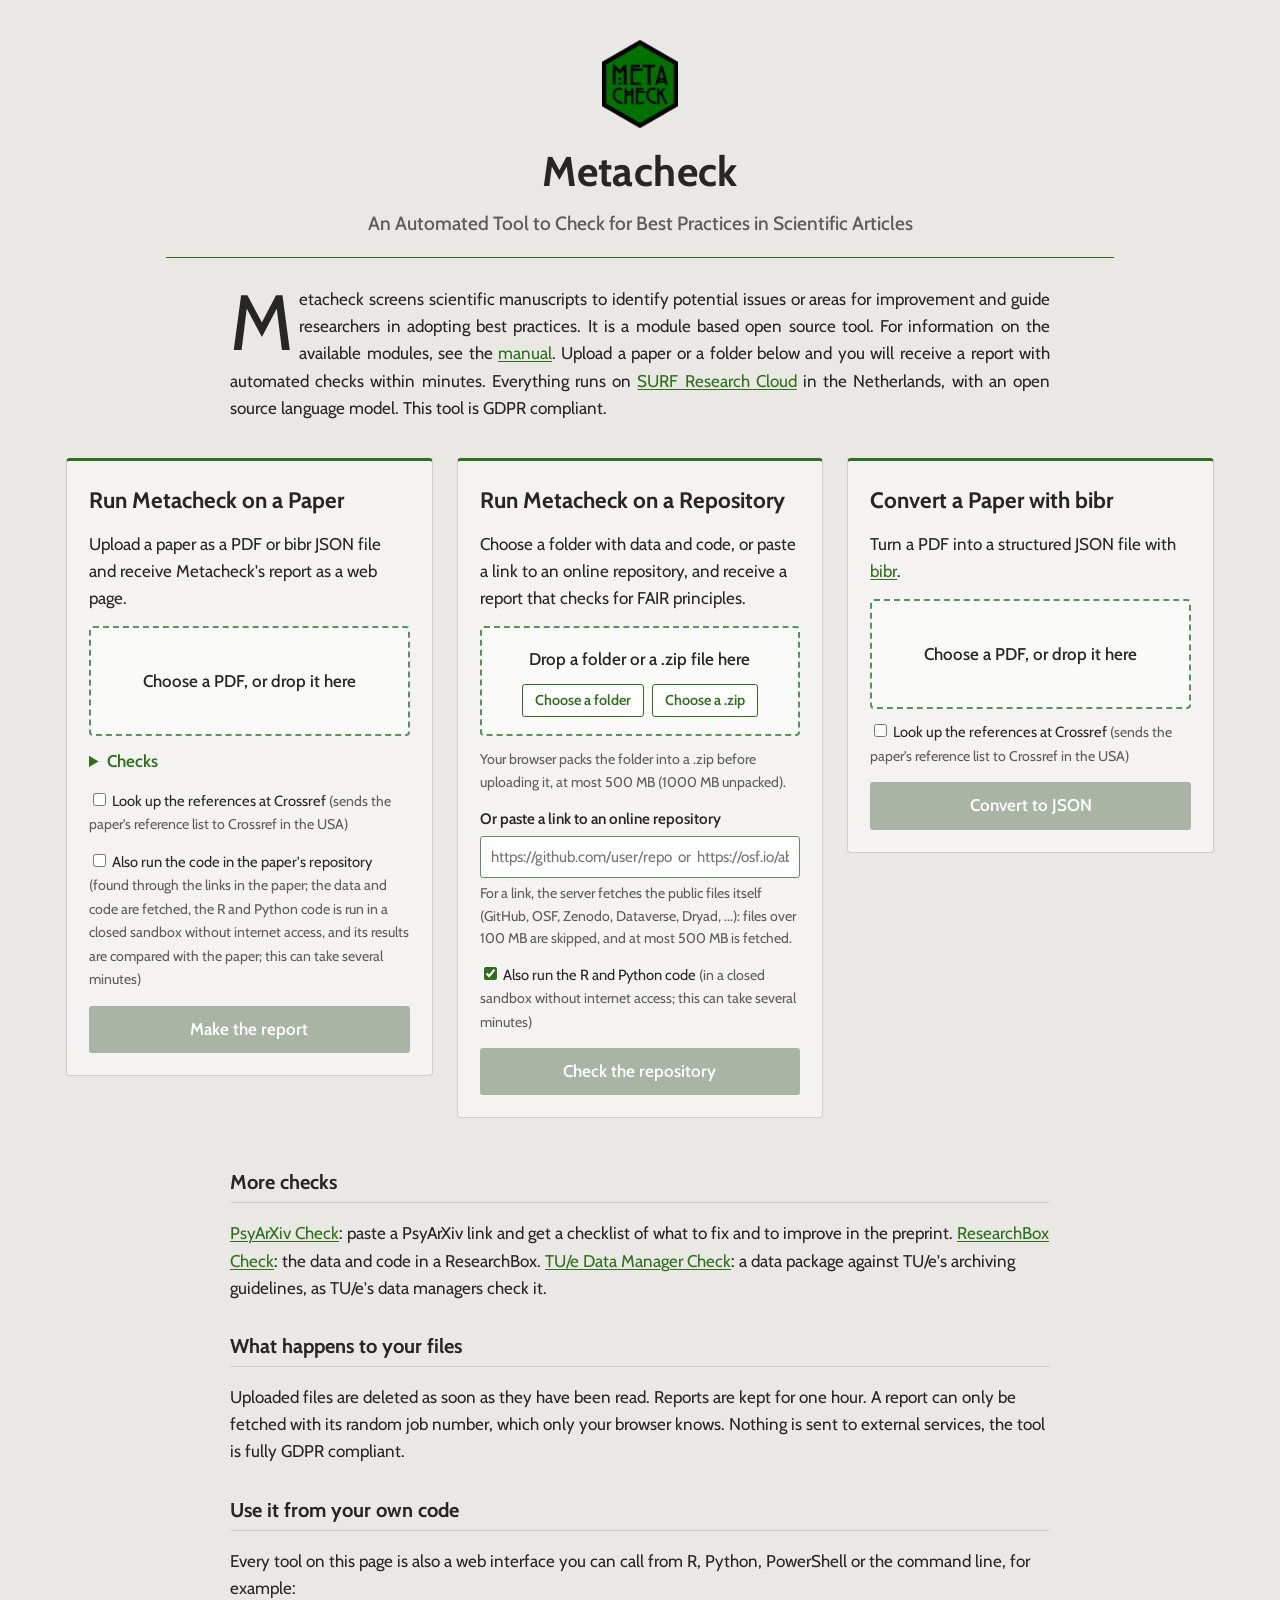
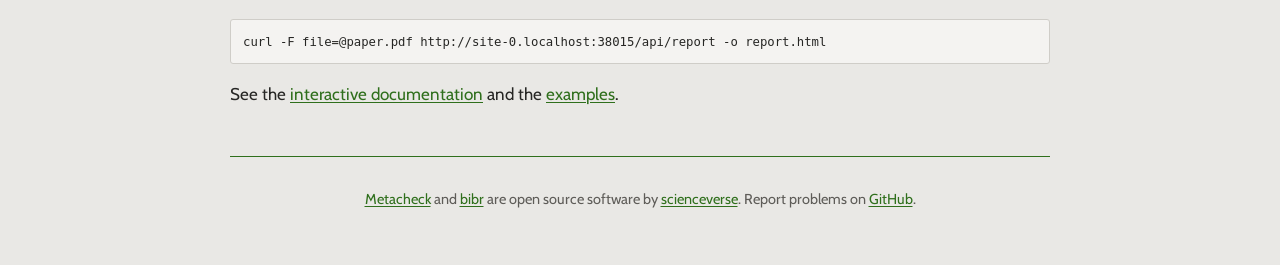
==== site/index.html @ 57d77092 "Merge pull request #7 from scienceverse/check-pages Check pages (PsyArXiv, ResearchBox, TU/e data ma" ====
<!doctype html>
<html lang="en">
<head>
<meta charset="utf-8">
<meta name="viewport" content="width=device-width, initial-scale=1">
<title>Metacheck</title>
<meta name="description" content="An Automated Tool to Check for Best Practices in Scientific Articles. Runs on SURF Research Cloud.">
<link rel="icon" type="image/png" href="/site/images/logo.png">
<link rel="stylesheet" href="/site/site.css">
</head>
<body>

<header class="masthead">
  <img class="logo" src="/site/images/logo.png" alt="Metacheck logo" width="76" height="88">
  <h1>Metacheck</h1>
  <p class="subtitle">An Automated Tool to Check for Best Practices in Scientific Articles</p>
</header>

<main>
  <p class="intro">Metacheck screens scientific manuscripts to identify potential issues or areas for improvement and guide researchers in adopting best practices. It is a module based open source tool. For information on the available modules, see the <a href="https://www.scienceverse.org/metacheck_book/" target="_blank" rel="noopener">manual</a>. Upload a paper or a folder below and you will receive a report with automated checks within minutes. Everything runs on <a href="https://www.surf.nl/en/services/surf-research-cloud" target="_blank" rel="noopener">SURF Research Cloud</a> in the Netherlands, with an open source language model. This tool is GDPR compliant.</p>

  <div class="columns">

    <!-- 1. Metacheck on a paper -->
    <section class="tool" id="tool-report" data-kind="report">
      <h2>Run Metacheck on a Paper</h2>
      <p class="lead">Upload a paper as a PDF or bibr JSON file and receive Metacheck's report as a web page.</p>
      <label class="drop" data-accept="pdf-json">
        <input type="file" accept=".pdf,.json,application/pdf,application/json">
        <span class="drop-text">Choose a PDF, or drop it here</span>
      </label>
      <details class="checks">
        <summary>Checks <span class="checks-count"></span></summary>
        <p class="note">The default checks need no other service and are quick. The others contact services such as Crossref, PubPeer, the Retraction Watch database, OSF or GitHub, and can take several minutes.</p>
        <div class="check-list"><p class="note">Loading the list of checks&hellip;</p></div>
      </details>
      <label class="crossref"><input type="checkbox" class="use-crossref"> Look up the references at Crossref <span class="note">(sends the paper's reference list to Crossref in the USA)</span></label>
      <label class="crossref run-code-label"><input type="checkbox" class="run-code"> Also run the code in the paper's repository <span class="note run-code-note">(found through the links in the paper; the data and code are fetched, the R and Python code is run in a closed sandbox without internet access, and its results are compared with the paper; this can take several minutes)</span></label>
      <button type="button" class="go" disabled>Make the report</button>
      <div class="status" hidden></div>
    </section>

    <!-- 2. Metacheck on a repository -->
    <section class="tool" id="tool-folder" data-kind="repocheck">
      <h2>Run Metacheck on a Repository</h2>
      <p class="lead">Choose a folder with data and code, or paste a link to an online repository, and receive a report that checks for FAIR principles.</p>
      <div class="drop drop-folder" tabindex="0">
        <span class="drop-text">Drop a folder or a .zip file here</span>
        <span class="drop-buttons">
          <label class="small-button">Choose a folder<input type="file" class="pick-folder" webkitdirectory multiple></label>
          <label class="small-button">Choose a .zip<input type="file" class="pick-zip" accept=".zip,application/zip"></label>
        </span>
      </div>
      <p class="note">Your browser packs the folder into a .zip before uploading it, at most 500 MB (1000 MB unpacked).</p>
      <label class="repo-link"><span>Or paste a link to an online repository</span>
        <input type="url" class="repo-url" placeholder="https://github.com/user/repo  or  https://osf.io/abcde" autocomplete="off">
      </label>
      <p class="note">For a link, the server fetches the public files itself (GitHub, OSF, Zenodo, Dataverse, Dryad, ...): files over 100 MB are skipped, and at most 500 MB is fetched.</p>
      <label class="crossref run-code-label"><input type="checkbox" class="run-code" checked> Also run the R and Python code <span class="note run-code-note">(in a closed sandbox without internet access; this can take several minutes)</span></label>
      <button type="button" class="go" disabled>Check the repository</button>
      <div class="status" hidden></div>
    </section>

    <!-- 3. Convert a paper -->
    <section class="tool" id="tool-convert" data-kind="convert">
      <h2>Convert a Paper with bibr</h2>
      <p class="lead">Turn a PDF into a structured JSON file with <a href="https://github.com/scienceverse/bibr" target="_blank" rel="noopener">bibr</a>.</p>
      <label class="drop" data-accept="pdf">
        <input type="file" accept=".pdf,application/pdf">
        <span class="drop-text">Choose a PDF, or drop it here</span>
      </label>
      <label class="crossref"><input type="checkbox" class="use-crossref"> Look up the references at Crossref <span class="note">(sends the paper's reference list to Crossref in the USA)</span></label>
      <button type="button" class="go" disabled>Convert to JSON</button>
      <div class="status" hidden></div>
    </section>

  </div>

  <section class="about">
    <h2>More checks</h2>
    <p><a href="/psyarxiv/">PsyArXiv Check</a>: paste a PsyArXiv link and get a checklist of what to fix and to improve in the preprint. <a href="/researchbox/">ResearchBox Check</a>: the data and code in a ResearchBox. <a href="/datamanager/">TU/e Data Manager Check</a>: a data package against TU/e's archiving guidelines, as TU/e's data managers check it.</p>

    <h2>What happens to your files</h2>
    <p>Uploaded files are deleted as soon as they have been read. Reports are kept for one hour. A report can only be fetched with its random job number, which only your browser knows. Nothing is sent to external services, the tool is fully GDPR compliant.</p>

    <h2>Use it from your own code</h2>
    <p>Every tool on this page is also a web interface you can call from R, Python, PowerShell or the command line, for example:</p>
    <pre><code id="curl-example">curl -F file=@paper.pdf https://this-server/api/report -o report.html</code></pre>
    <p>See the <a href="/api/__docs__/">interactive documentation</a> and the <a href="https://github.com/scienceverse/surf-research-cloud#the-web-interface-a-report-from-any-programming-language" target="_blank" rel="noopener">examples</a>.</p>
  </section>
</main>

<footer>
  <p><a href="https://www.scienceverse.org/metacheck/" target="_blank" rel="noopener">Metacheck</a> and <a href="https://github.com/scienceverse/bibr" target="_blank" rel="noopener">bibr</a> are open source software by <a href="https://github.com/scienceverse" target="_blank" rel="noopener">scienceverse</a>. Report problems on <a href="https://github.com/scienceverse/metacheck/issues" target="_blank" rel="noopener">GitHub</a>. <span id="version"></span></p>
</footer>

<script src="/site/vendor/jszip.min.js"></script>
<script src="/site/site.js"></script>
</body>
</html>
---- site/site.css ----
/* metacheck website (SURF Research Cloud component, scienceverse/surf-research-cloud).
   Colours: metacheck's logo green and a light grey. Font: Cabin, a humanist
   sans serif (SIL Open Font License, fonts/OFL-Cabin.txt), served from this
   server so visitors' browsers contact no other site. */

@font-face {
  font-family: "Cabin";
  src: url("/site/fonts/Cabin.ttf") format("truetype");
  font-weight: 400 700;
  font-stretch: 75% 100%;
  font-style: normal;
  font-display: swap;
}
@font-face {
  font-family: "Cabin";
  src: url("/site/fonts/Cabin-Italic.ttf") format("truetype");
  font-weight: 400 700;
  font-stretch: 75% 100%;
  font-style: italic;
  font-display: swap;
}

:root {
  color-scheme: light;
  --green: #2F6F1C;        /* the logo's green */
  --green-dark: #1E4A10;
  --green-light: #59935B;  /* the app's green */
  --green-tint: #E3ECDF;
  --bg: #E9E8E5;           /* light grey page */
  --card: #F4F3F1;
  --line: #CFCDC8;
  --text: #262624;
  --muted: #5E5C58;
  --error: #9B2C1F;
  --error-tint: #F6E3DF;
}

* { box-sizing: border-box; }

html { background: var(--bg); }
body {
  margin: 0;
  background: var(--bg);
  color: var(--text);
  font-family: "Cabin", "Gill Sans", "Gill Sans MT", "Segoe UI", sans-serif;
  font-size: 17px;
  line-height: 1.6;
  font-kerning: normal;
  -webkit-font-smoothing: antialiased;
}

a { color: var(--green); text-decoration-thickness: 1px; text-underline-offset: 2px; }
a:hover { color: var(--green-dark); }
code, pre { font-family: "Cascadia Mono", Consolas, "DejaVu Sans Mono", monospace; font-size: 0.85em;
            font-variant-ligatures: none; }

/* ---- title ---- */
.masthead {
  text-align: center;
  max-width: 980px;
  margin: 0 auto;
  padding: 40px 16px 0;
}
.logo { display: block; margin: 0 auto 10px; width: 76px; height: auto; }
.masthead h1 {
  margin: 0;
  font-size: 2.6rem;
  font-weight: 700;
  letter-spacing: 0.01em;
  color: var(--text);
}
.subtitle {
  margin: 4px auto 0;
  padding-bottom: 18px;
  font-size: 1.2rem;
  font-weight: 500;
  color: var(--muted);
  border-bottom: 1px solid var(--green);
}

main { max-width: 1180px; margin: 0 auto; padding: 0 16px; }

/* ---- introduction with a drop capital ---- */
.intro {
  max-width: 820px;
  margin: 28px auto 36px;
  text-align: justify;
  hyphens: auto;
}
.intro::first-letter {
  float: left;
  font-size: 4.6em;
  line-height: 0.82;
  font-weight: 400;
  margin: 0.06em 0.08em 0 0;
  color: var(--text);
}

@media (max-width: 600px) {
  .intro { text-align: left; }
}

/* ---- three columns ---- */
.columns {
  display: grid;
  grid-template-columns: repeat(3, minmax(0, 1fr));
  gap: 24px;
  align-items: start;
}
@media (max-width: 900px) {
  .columns { grid-template-columns: minmax(0, 1fr); }
}

.tool {
  background: var(--card);
  border: 1px solid var(--line);
  border-top: 3px solid var(--green);
  border-radius: 4px;
  padding: 18px 22px 22px;
  min-width: 0;
}
.tool h2 {
  margin: 4px 0 12px;
  font-size: 1.4rem;
  font-weight: 700;
}
.tool p { margin: 0 0 14px; }
.note { font-size: 0.88rem; color: var(--muted); }

/* ---- file choice ---- */
.drop {
  position: relative;
  display: flex;
  flex-direction: column;
  align-items: center;
  justify-content: center;
  gap: 10px;
  min-height: 110px;
  padding: 16px;
  margin-bottom: 12px;
  border: 2px dashed var(--green-light);
  border-radius: 4px;
  background: #FAFAF8;
  text-align: center;
  cursor: pointer;
  overflow-wrap: anywhere;
}
.drop:hover, .drop.dragging { background: var(--green-tint); border-color: var(--green); }
.drop.has-file { border-style: solid; background: var(--green-tint); }
.drop input[type=file] { position: absolute; width: 1px; height: 1px; opacity: 0; }
.drop-text { font-weight: 500; }
.drop-folder { cursor: default; }
.drop-buttons { display: flex; flex-wrap: wrap; gap: 8px; justify-content: center; }
.small-button {
  position: relative;
  display: inline-block;
  padding: 4px 12px;
  border: 1px solid var(--green);
  border-radius: 3px;
  color: var(--green);
  background: #fff;
  font-size: 0.9rem;
  font-weight: 600;
  cursor: pointer;
}
.small-button:hover { background: var(--green); color: #fff; }
.small-button input[type=file] { position: absolute; width: 1px; height: 1px; opacity: 0; }

.repo-link { display: block; margin: 4px 0 4px; font-weight: 600; font-size: 0.95rem; }
.repo-link input {
  display: block; width: 100%; margin-top: 4px; padding: 8px 10px;
  border: 1px solid var(--green-light); border-radius: 3px; background: #fff;
  font: inherit; font-weight: 400;
}
.repo-link input:focus { outline: 2px solid var(--green); outline-offset: 0; }

/* ---- module choice ---- */
.checks { margin: 0 0 14px; }
.checks summary { cursor: pointer; font-weight: 600; color: var(--green); }
.checks-count { font-weight: 400; color: var(--muted); }
.check-list { margin-top: 8px; }
.check-list h3 { font-size: 0.95rem; margin: 10px 0 4px; }
.check-list label { display: flex; gap: 8px; align-items: baseline; font-size: 0.92rem; margin: 2px 0; }
.check-list input { accent-color: var(--green); }

.crossref { display: block; margin: 0 0 14px; font-size: 0.92rem; }
.crossref input { accent-color: var(--green); }

/* ---- buttons ---- */
button.go, a.result-button {
  display: inline-block;
  width: 100%;
  padding: 10px 14px;
  border: 0;
  border-radius: 3px;
  background: var(--green);
  color: #fff;
  font: inherit;
  font-weight: 600;
  text-align: center;
  text-decoration: none;
  cursor: pointer;
}
button.go:hover, a.result-button:hover { background: var(--green-dark); color: #fff; }
button.go:disabled { background: #A9B4A4; cursor: not-allowed; }
a.result-button.secondary { background: #fff; color: var(--green); border: 1px solid var(--green); }
a.result-button.secondary:hover { background: var(--green-tint); color: var(--green-dark); }

/* ---- progress and results ---- */
.status { margin-top: 14px; }
.status .step { font-size: 0.92rem; color: var(--muted); margin: 6px 0 0; overflow-wrap: anywhere; }
.bar { height: 6px; background: var(--line); border-radius: 3px; overflow: hidden; }
.bar > span { display: block; height: 100%; width: 0; background: var(--green); transition: width 0.4s; }
.bar.unknown > span { width: 30%; animation: slide 1.4s ease-in-out infinite; }
@keyframes slide { 0% { margin-left: -30%; } 100% { margin-left: 100%; } }
.results { display: grid; gap: 8px; margin-top: 12px; }
.error {
  margin-top: 12px;
  padding: 10px 12px;
  border-left: 3px solid var(--error);
  background: var(--error-tint);
  color: var(--error);
  font-size: 0.92rem;
}
/* an error with an explanation: paragraphs and lists (files the browser cannot read) */
.error p { margin: 0 0 6px; }
.error ul { margin: 0 0 8px; padding-left: 20px; }
.error li { overflow-wrap: anywhere; margin-bottom: 2px; }

/* ---- about and footer ---- */
.about { max-width: 820px; margin: 48px auto 0; }
.about h2 { font-size: 1.25rem; margin: 28px 0 6px; border-bottom: 1px solid var(--line); padding-bottom: 4px; }
pre { background: var(--card); border: 1px solid var(--line); padding: 10px 12px; overflow-x: auto; border-radius: 3px; }
footer {
  max-width: 820px;
  margin: 48px auto 0;
  padding: 16px 16px 40px;
  border-top: 1px solid var(--green);
  text-align: center;
  font-size: 0.9rem;
  color: var(--muted);
}
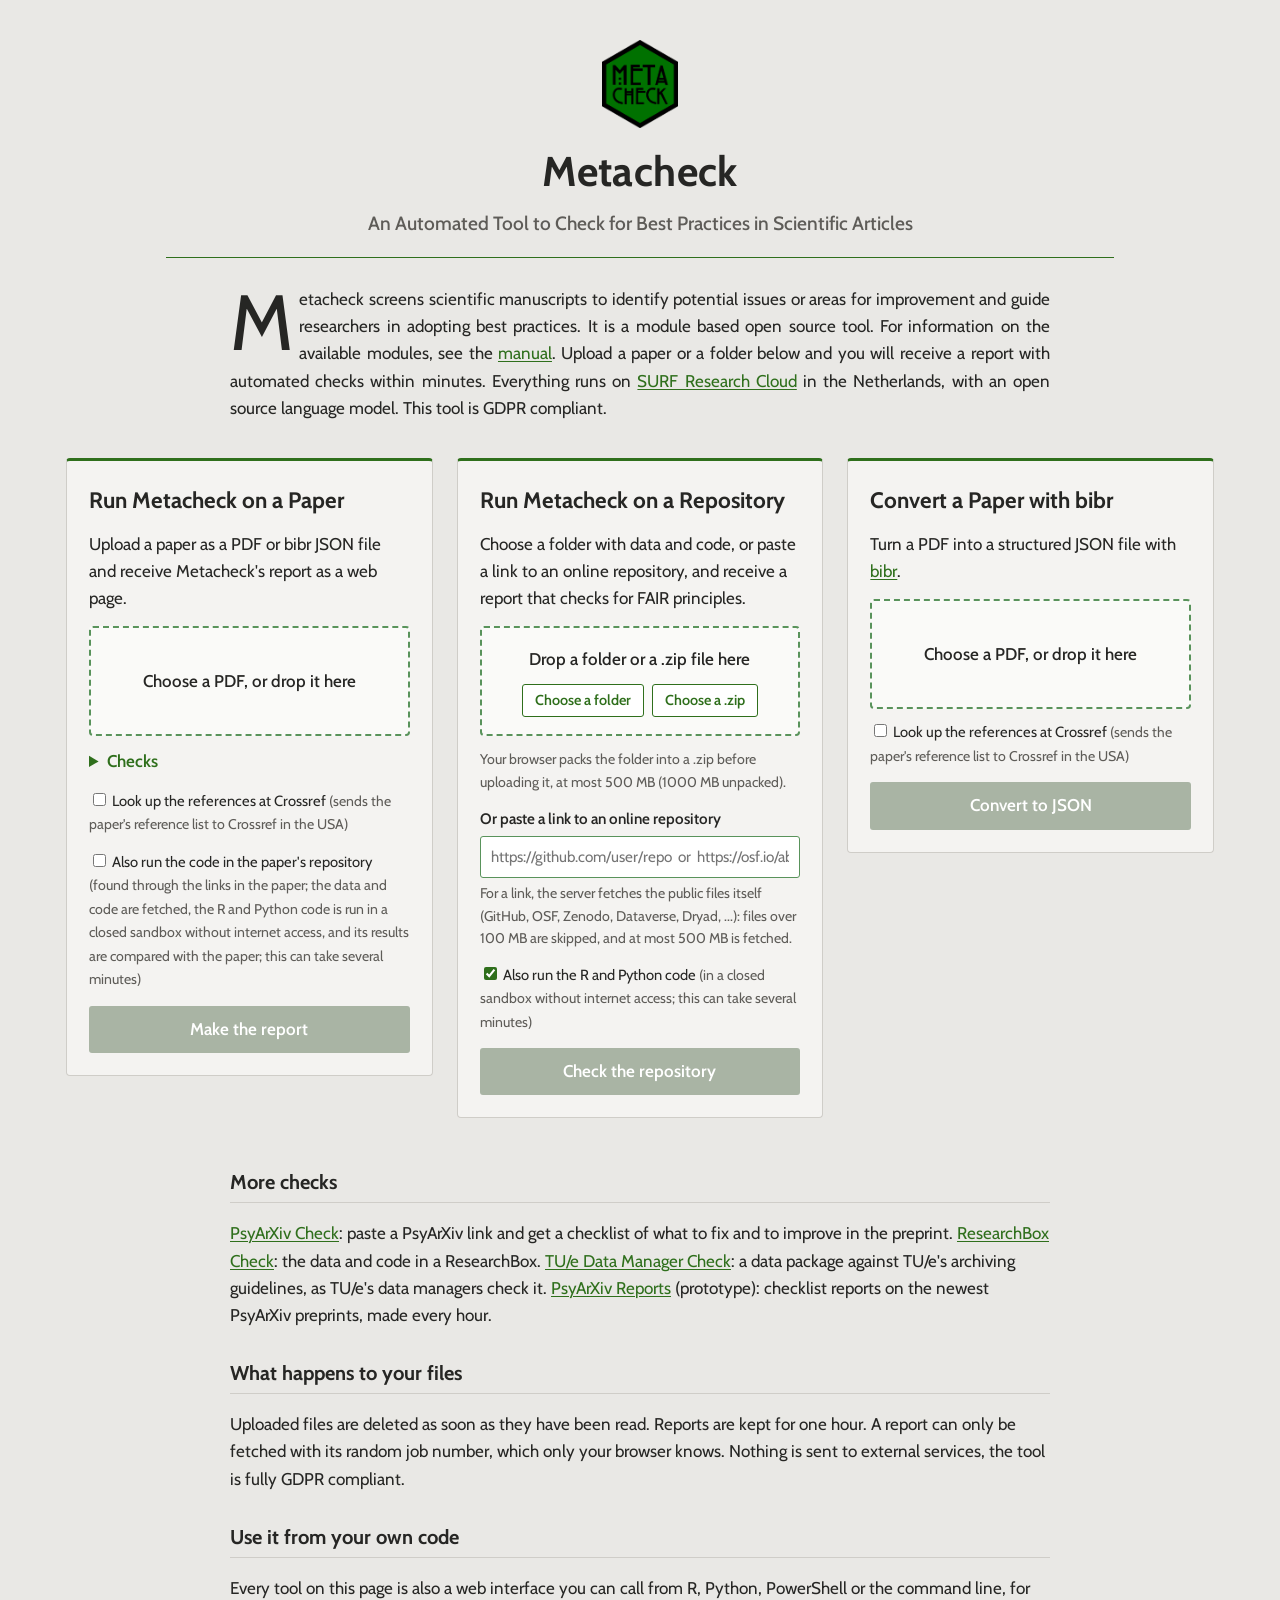
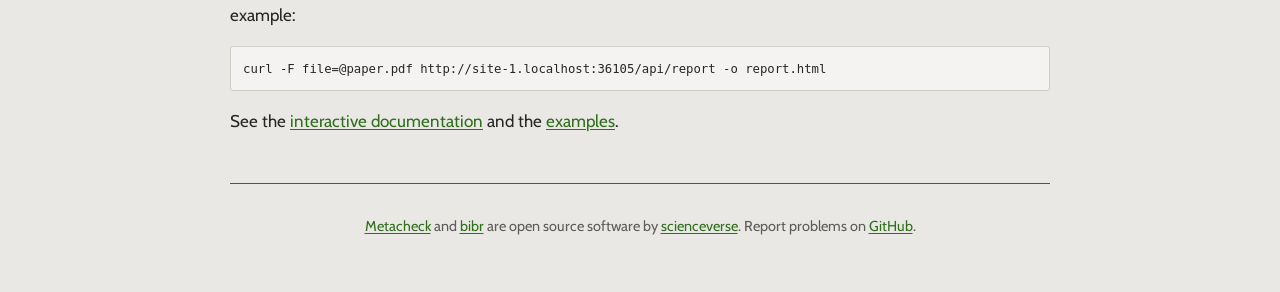
==== commit 186d88e4: "Merge pull request #8 from scienceverse/psyarxiv-reports PsyArXiv reports (prototype): hourly checkl" ====
--- a/site/index.html
+++ b/site/index.html
@@ -78,7 +78,7 @@
 
   <section class="about">
     <h2>More checks</h2>
-    <p><a href="/psyarxiv/">PsyArXiv Check</a>: paste a PsyArXiv link and get a checklist of what to fix and to improve in the preprint. <a href="/researchbox/">ResearchBox Check</a>: the data and code in a ResearchBox. <a href="/datamanager/">TU/e Data Manager Check</a>: a data package against TU/e's archiving guidelines, as TU/e's data managers check it.</p>
+    <p><a href="/psyarxiv/">PsyArXiv Check</a>: paste a PsyArXiv link and get a checklist of what to fix and to improve in the preprint. <a href="/researchbox/">ResearchBox Check</a>: the data and code in a ResearchBox. <a href="/datamanager/">TU/e Data Manager Check</a>: a data package against TU/e's archiving guidelines, as TU/e's data managers check it. <a href="/psyarxiv-reports/">PsyArXiv Reports</a> (prototype): checklist reports on the newest PsyArXiv preprints, made every hour.</p>
 
     <h2>What happens to your files</h2>
     <p>Uploaded files are deleted as soon as they have been read. Reports are kept for one hour. A report can only be fetched with its random job number, which only your browser knows. Nothing is sent to external services, the tool is fully GDPR compliant.</p>
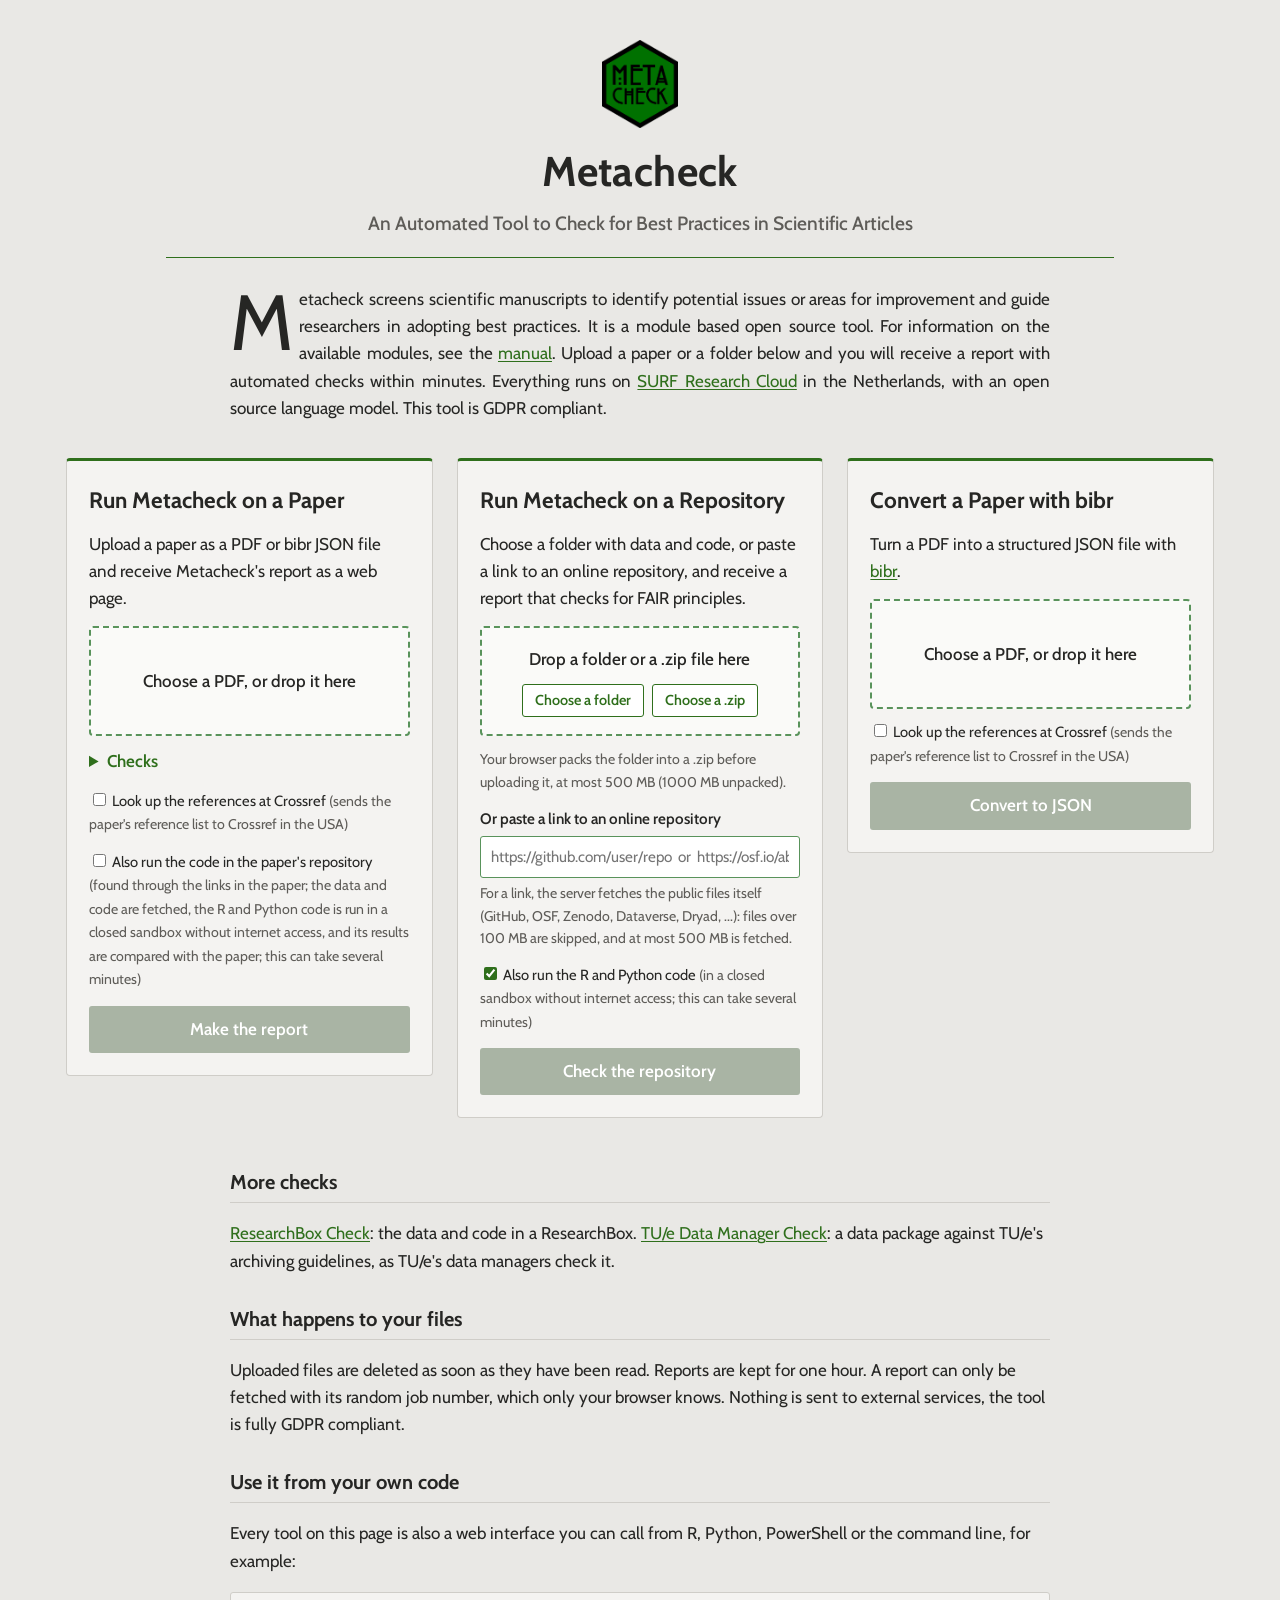
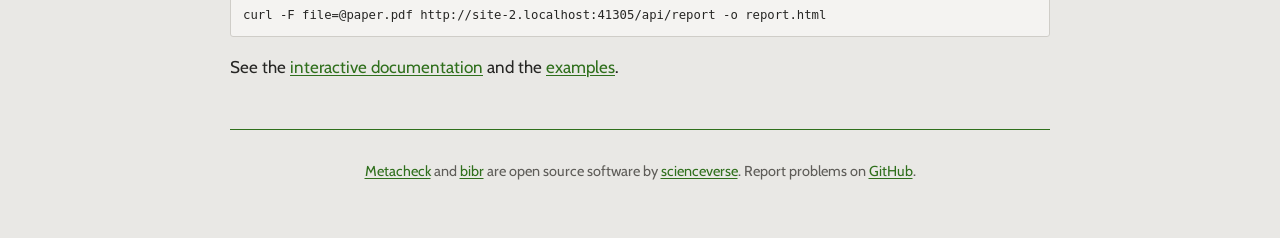
==== commit e951ce21: "Remove the links to the PsyArXiv check and the PsyArXiv reports from the website The pages still wor" ====
--- a/site/index.html
+++ b/site/index.html
@@ -78,7 +78,7 @@
 
   <section class="about">
     <h2>More checks</h2>
-    <p><a href="/psyarxiv/">PsyArXiv Check</a>: paste a PsyArXiv link and get a checklist of what to fix and to improve in the preprint. <a href="/researchbox/">ResearchBox Check</a>: the data and code in a ResearchBox. <a href="/datamanager/">TU/e Data Manager Check</a>: a data package against TU/e's archiving guidelines, as TU/e's data managers check it. <a href="/psyarxiv-reports/">PsyArXiv Reports</a> (prototype): checklist reports on the newest PsyArXiv preprints, made every hour.</p>
+    <p><a href="/researchbox/">ResearchBox Check</a>: the data and code in a ResearchBox. <a href="/datamanager/">TU/e Data Manager Check</a>: a data package against TU/e's archiving guidelines, as TU/e's data managers check it.</p>
 
     <h2>What happens to your files</h2>
     <p>Uploaded files are deleted as soon as they have been read. Reports are kept for one hour. A report can only be fetched with its random job number, which only your browser knows. Nothing is sent to external services, the tool is fully GDPR compliant.</p>
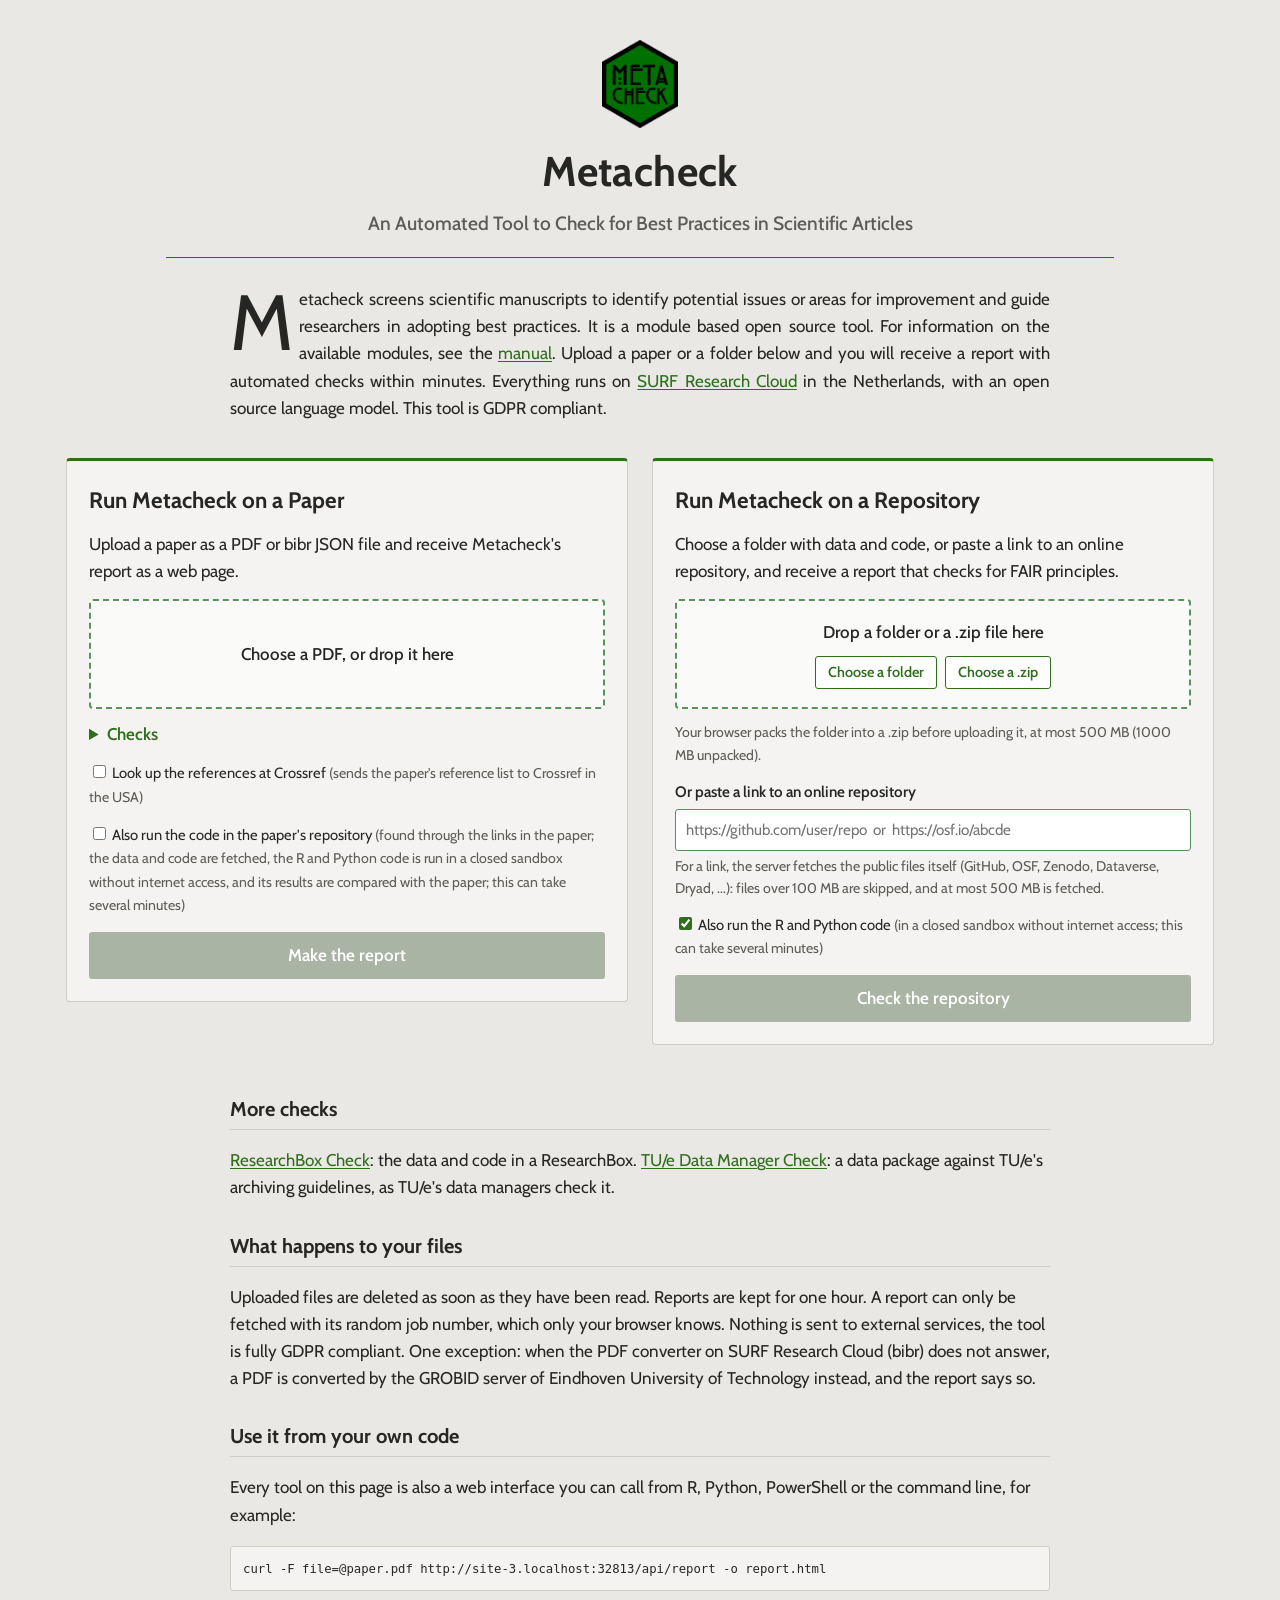
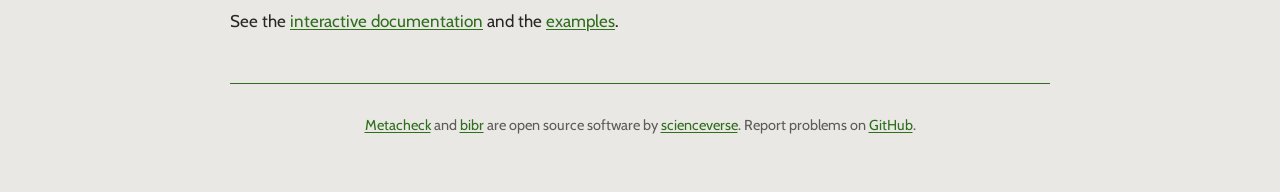
==== commit 5e063ac9: "Settings for a smaller workspace, a model on another server, and a GROBID fallback Smaller workspace" ====
--- a/site/index.html
+++ b/site/index.html
@@ -19,7 +19,9 @@
 <main>
   <p class="intro">Metacheck screens scientific manuscripts to identify potential issues or areas for improvement and guide researchers in adopting best practices. It is a module based open source tool. For information on the available modules, see the <a href="https://www.scienceverse.org/metacheck_book/" target="_blank" rel="noopener">manual</a>. Upload a paper or a folder below and you will receive a report with automated checks within minutes. Everything runs on <a href="https://www.surf.nl/en/services/surf-research-cloud" target="_blank" rel="noopener">SURF Research Cloud</a> in the Netherlands, with an open source language model. This tool is GDPR compliant.</p>
 
-  <div class="columns">
+  <!-- "two": two columns while the bibr convert tool (3, below) is switched
+       off; remove the class when the tool is back. -->
+  <div class="columns two">
 
     <!-- 1. Metacheck on a paper -->
     <section class="tool" id="tool-report" data-kind="report">
@@ -61,7 +63,10 @@
       <div class="status" hidden></div>
     </section>
 
-    <!-- 3. Convert a paper -->
+    <!-- 3. Convert a paper: switched off for now (October 2026). To bring it
+         back, remove the two lines "BIBR CONVERT OFF" around it, and the class
+         "two" of the columns above. site.js sets it up when it is on the page.
+    BIBR CONVERT OFF
     <section class="tool" id="tool-convert" data-kind="convert">
       <h2>Convert a Paper with bibr</h2>
       <p class="lead">Turn a PDF into a structured JSON file with <a href="https://github.com/scienceverse/bibr" target="_blank" rel="noopener">bibr</a>.</p>
@@ -73,6 +78,7 @@
       <button type="button" class="go" disabled>Convert to JSON</button>
       <div class="status" hidden></div>
     </section>
+    BIBR CONVERT OFF -->
 
   </div>
 
@@ -81,7 +87,7 @@
     <p><a href="/researchbox/">ResearchBox Check</a>: the data and code in a ResearchBox. <a href="/datamanager/">TU/e Data Manager Check</a>: a data package against TU/e's archiving guidelines, as TU/e's data managers check it.</p>
 
     <h2>What happens to your files</h2>
-    <p>Uploaded files are deleted as soon as they have been read. Reports are kept for one hour. A report can only be fetched with its random job number, which only your browser knows. Nothing is sent to external services, the tool is fully GDPR compliant.</p>
+    <p>Uploaded files are deleted as soon as they have been read. Reports are kept for one hour. A report can only be fetched with its random job number, which only your browser knows. Nothing is sent to external services, the tool is fully GDPR compliant. One exception: when the PDF converter on SURF Research Cloud (bibr) does not answer, a PDF is converted by the GROBID server of Eindhoven University of Technology instead, and the report says so.</p>
 
     <h2>Use it from your own code</h2>
     <p>Every tool on this page is also a web interface you can call from R, Python, PowerShell or the command line, for example:</p>
--- a/site/site.css
+++ b/site/site.css
@@ -107,8 +107,10 @@
   gap: 24px;
   align-items: start;
 }
+/* while the bibr convert tool is switched off (index.html) */
+.columns.two { grid-template-columns: repeat(2, minmax(0, 1fr)); }
 @media (max-width: 900px) {
-  .columns { grid-template-columns: minmax(0, 1fr); }
+  .columns, .columns.two { grid-template-columns: minmax(0, 1fr); }
 }
 
 .tool {
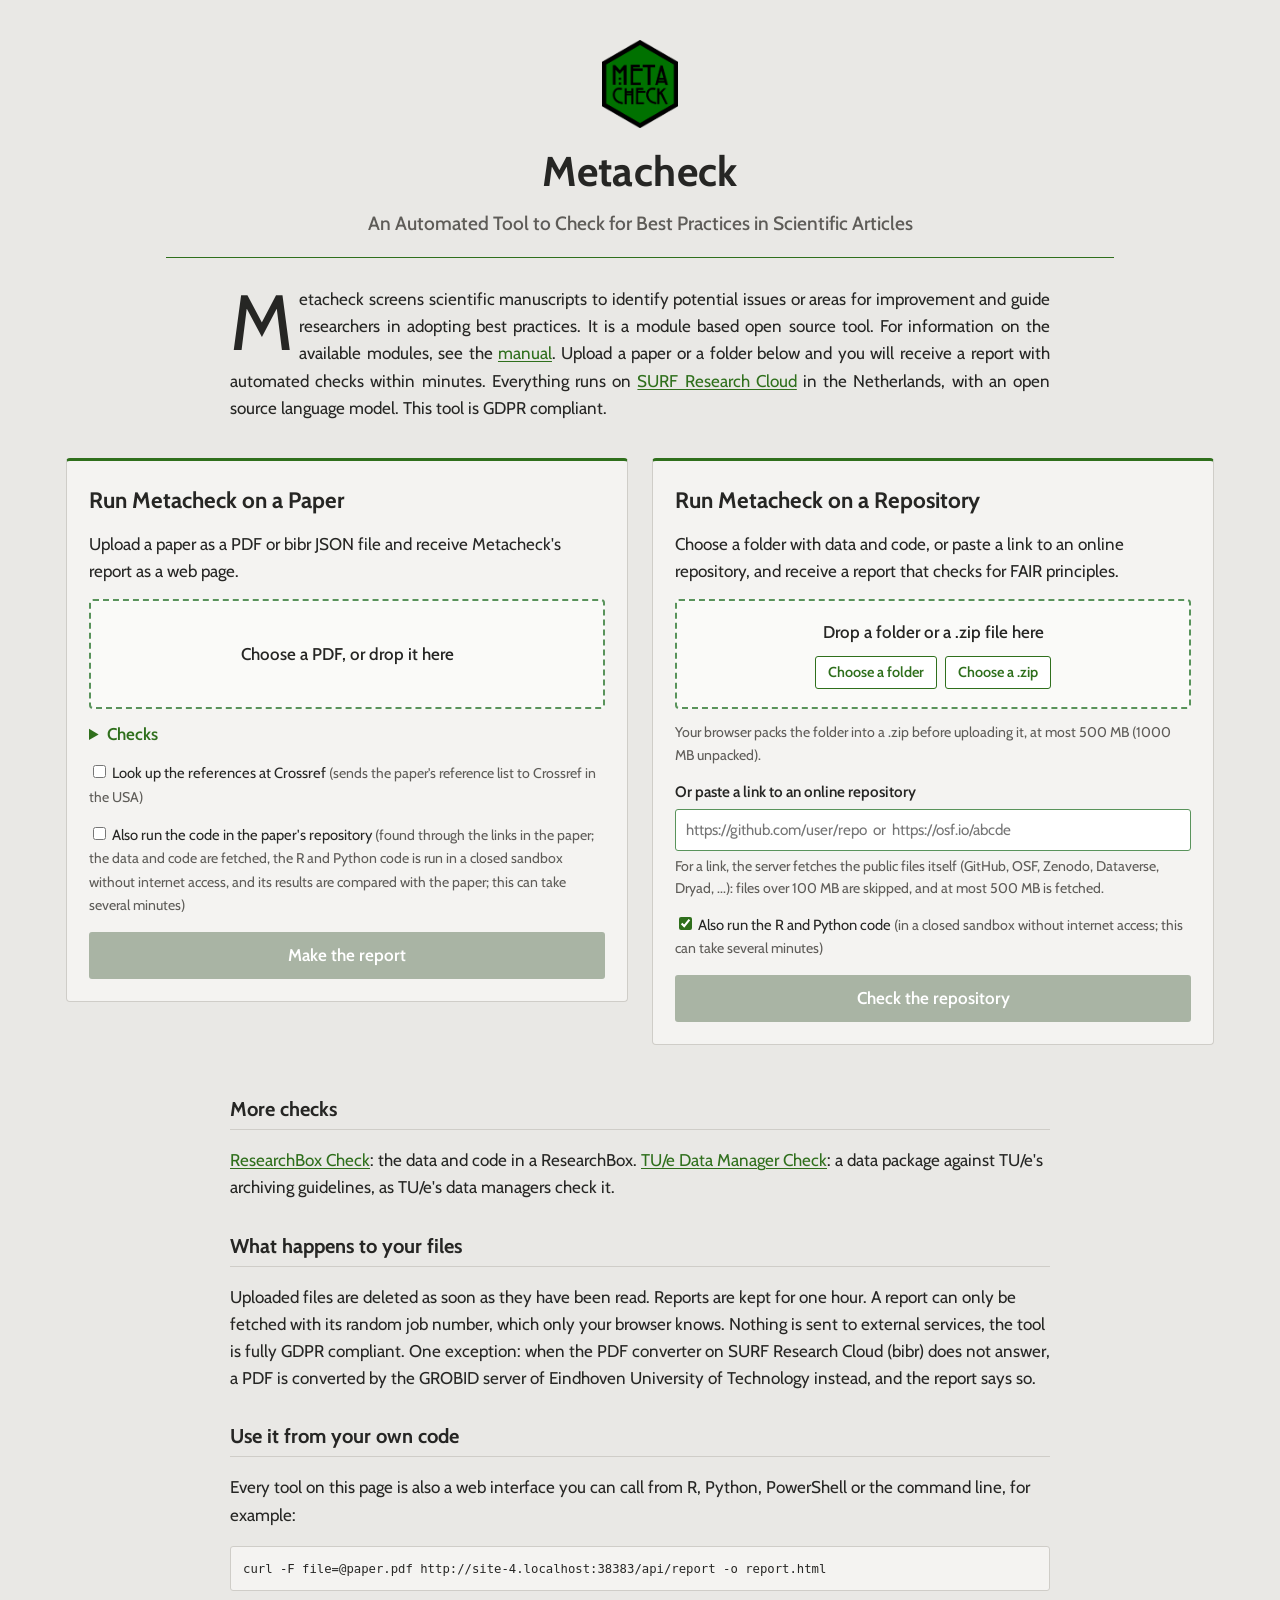
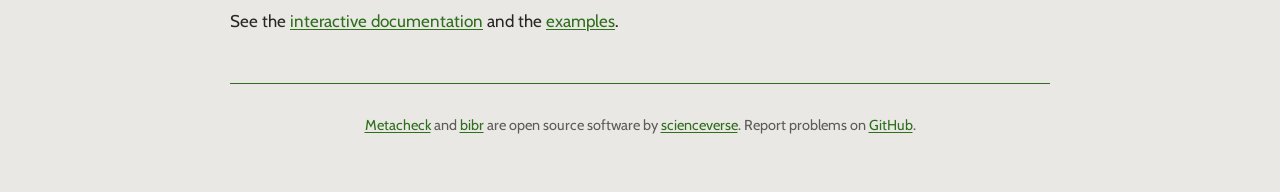
==== commit bef2df44: "GROBID and a language model on the workspace itself, without a GPU or bibr - metacheck_grobid_url = " ====
--- a/site/index.html
+++ b/site/index.html
@@ -87,7 +87,7 @@
     <p><a href="/researchbox/">ResearchBox Check</a>: the data and code in a ResearchBox. <a href="/datamanager/">TU/e Data Manager Check</a>: a data package against TU/e's archiving guidelines, as TU/e's data managers check it.</p>
 
     <h2>What happens to your files</h2>
-    <p>Uploaded files are deleted as soon as they have been read. Reports are kept for one hour. A report can only be fetched with its random job number, which only your browser knows. Nothing is sent to external services, the tool is fully GDPR compliant. One exception: when the PDF converter on SURF Research Cloud (bibr) does not answer, a PDF is converted by the GROBID server of Eindhoven University of Technology instead, and the report says so.</p>
+    <p>Uploaded files are deleted as soon as they have been read. Reports are kept for one hour. A report can only be fetched with its random job number, which only your browser knows. Nothing is sent to external services, the tool is fully GDPR compliant.<span id="grobid-exception"> One exception: when the PDF converter on SURF Research Cloud (bibr) does not answer, a PDF is converted by the GROBID server of Eindhoven University of Technology instead, and the report says so.</span></p>
 
     <h2>Use it from your own code</h2>
     <p>Every tool on this page is also a web interface you can call from R, Python, PowerShell or the command line, for example:</p>
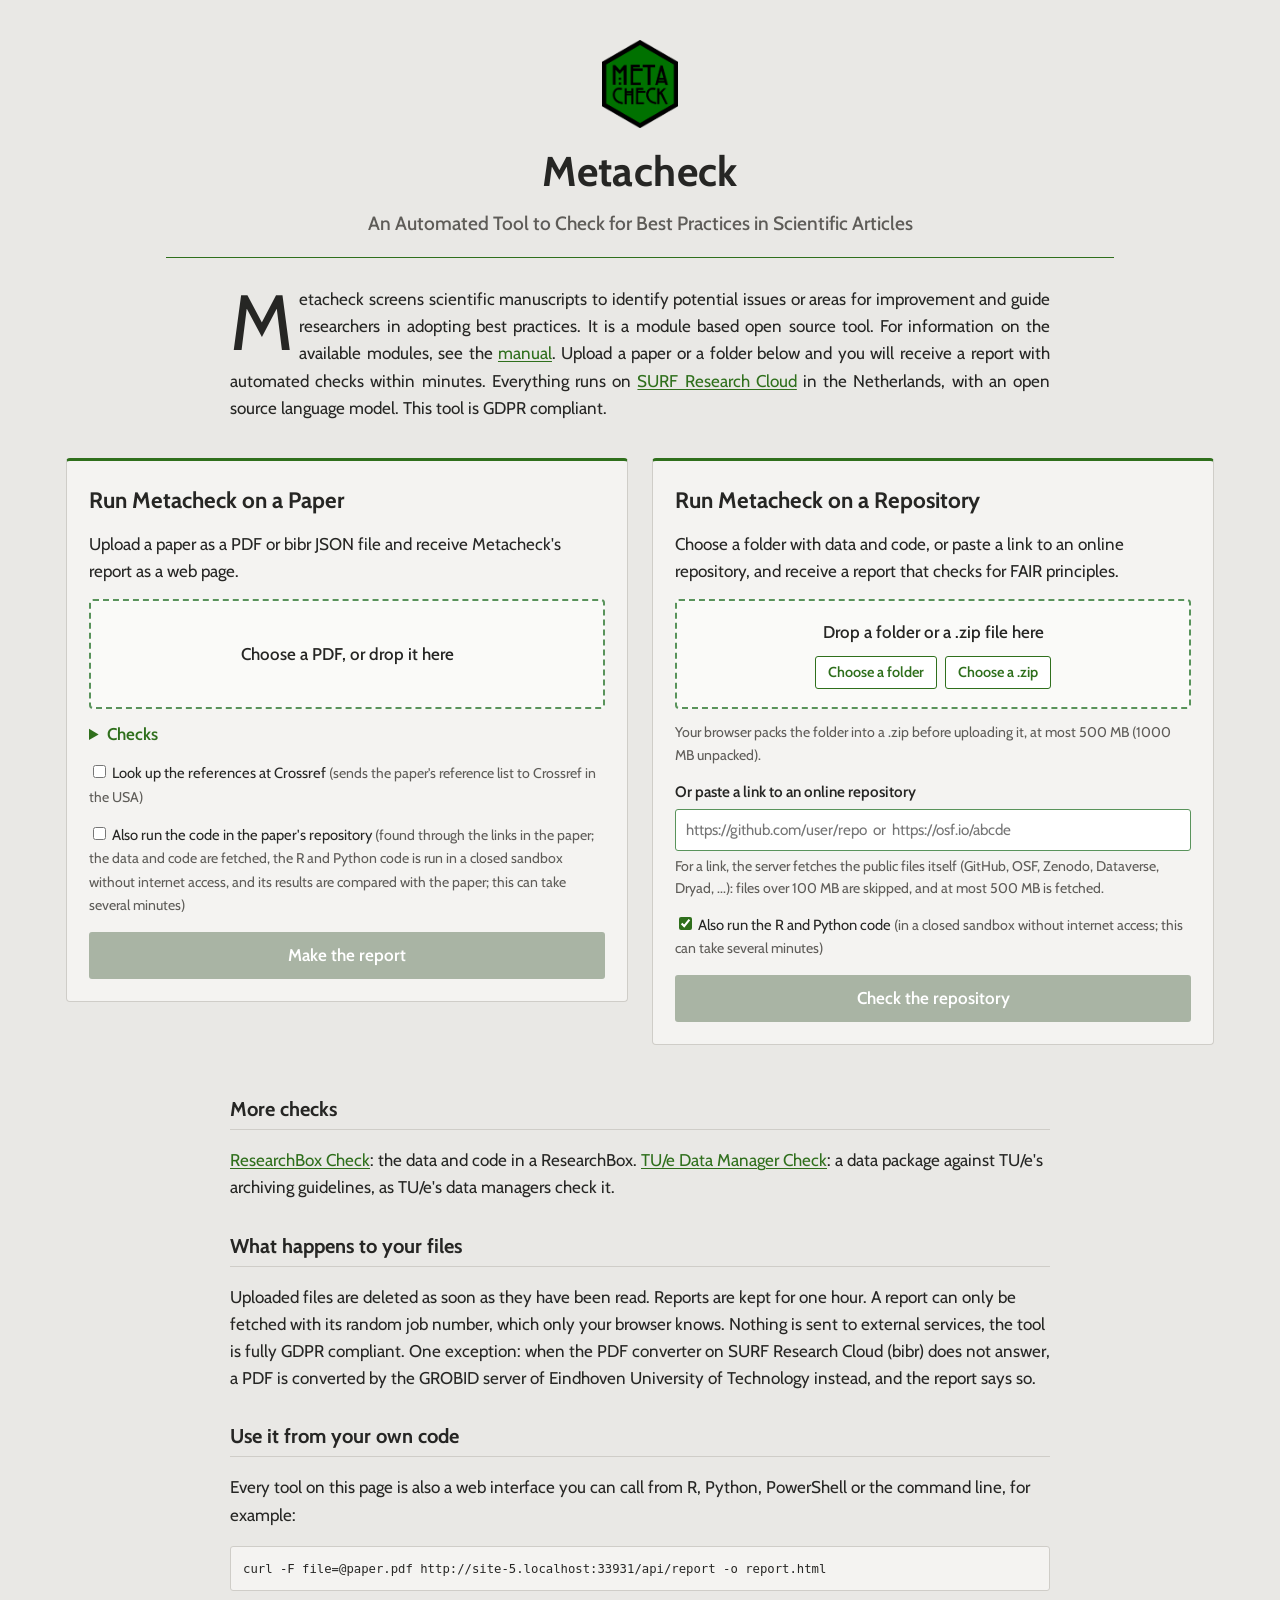
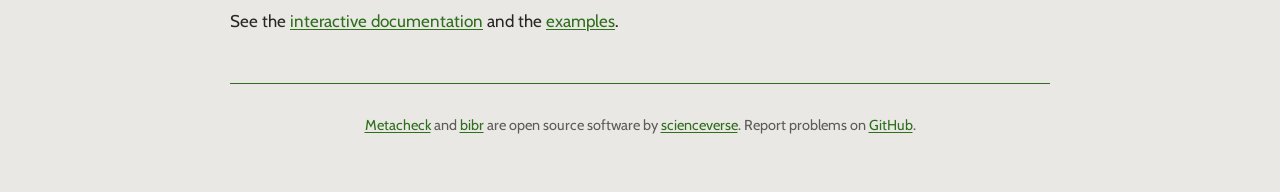
==== commit 25645e49: "Run the website, web interface and app on the user's own computer (metacheck Docker installation) sc" ====
--- a/site/index.html
+++ b/site/index.html
@@ -7,6 +7,7 @@
 <meta name="description" content="An Automated Tool to Check for Best Practices in Scientific Articles. Runs on SURF Research Cloud.">
 <link rel="icon" type="image/png" href="/site/images/logo.png">
 <link rel="stylesheet" href="/site/site.css">
+<script src="/site/local.js"></script>
 </head>
 <body>
 
@@ -17,7 +18,7 @@
 </header>
 
 <main>
-  <p class="intro">Metacheck screens scientific manuscripts to identify potential issues or areas for improvement and guide researchers in adopting best practices. It is a module based open source tool. For information on the available modules, see the <a href="https://www.scienceverse.org/metacheck_book/" target="_blank" rel="noopener">manual</a>. Upload a paper or a folder below and you will receive a report with automated checks within minutes. Everything runs on <a href="https://www.surf.nl/en/services/surf-research-cloud" target="_blank" rel="noopener">SURF Research Cloud</a> in the Netherlands, with an open source language model. This tool is GDPR compliant.</p>
+  <p class="intro">Metacheck screens scientific manuscripts to identify potential issues or areas for improvement and guide researchers in adopting best practices. It is a module based open source tool. For information on the available modules, see the <a href="https://www.scienceverse.org/metacheck_book/" target="_blank" rel="noopener">manual</a>. Upload a paper or a folder below and you will receive a report with automated checks within minutes. <span class="server-only">Everything runs on <a href="https://www.surf.nl/en/services/surf-research-cloud" target="_blank" rel="noopener">SURF Research Cloud</a> in the Netherlands, with an open source language model. This tool is GDPR compliant.</span><span class="local-only">Everything runs on your own computer, in the Metacheck Docker installation<span data-when="grobid-local">, also the conversion of PDFs (by GROBID)</span><span data-when="grobid-remote">, except the conversion of PDFs: a PDF is sent to the GDPR compliant GROBID server of Eindhoven University of Technology</span>.<span data-when="llm-ollama"> The power check uses the language model in <a href="https://ollama.com" target="_blank" rel="noopener">Ollama</a> on your computer.</span><span data-when="llm-mistral"> The power check sends the paragraphs about statistical power to Mistral (EU), with your own API key.</span></span></p>
 
   <!-- "two": two columns while the bibr convert tool (3, below) is switched
        off; remove the class when the tool is back. -->
@@ -37,7 +38,7 @@
         <div class="check-list"><p class="note">Loading the list of checks&hellip;</p></div>
       </details>
       <label class="crossref"><input type="checkbox" class="use-crossref"> Look up the references at Crossref <span class="note">(sends the paper's reference list to Crossref in the USA)</span></label>
-      <label class="crossref run-code-label"><input type="checkbox" class="run-code"> Also run the code in the paper's repository <span class="note run-code-note">(found through the links in the paper; the data and code are fetched, the R and Python code is run in a closed sandbox without internet access, and its results are compared with the paper; this can take several minutes)</span></label>
+      <label class="crossref run-code-label"><input type="checkbox" class="run-code"> Also run the code in the paper's repository <span class="note run-code-note"><span class="server-only">(found through the links in the paper; the data and code are fetched, the R and Python code is run in a closed sandbox without internet access, and its results are compared with the paper; this can take several minutes)</span><span class="local-only">(found through the links in the paper; the data and code are fetched, the R and Python code is run inside the Docker container, and its results are compared with the paper; this can take several minutes. The container is not a closed sandbox: the code can use the internet, but it cannot reach the files on your computer)</span></span></label>
       <button type="button" class="go" disabled>Make the report</button>
       <div class="status" hidden></div>
     </section>
@@ -58,7 +59,7 @@
         <input type="url" class="repo-url" placeholder="https://github.com/user/repo  or  https://osf.io/abcde" autocomplete="off">
       </label>
       <p class="note">For a link, the server fetches the public files itself (GitHub, OSF, Zenodo, Dataverse, Dryad, ...): files over 100 MB are skipped, and at most 500 MB is fetched.</p>
-      <label class="crossref run-code-label"><input type="checkbox" class="run-code" checked> Also run the R and Python code <span class="note run-code-note">(in a closed sandbox without internet access; this can take several minutes)</span></label>
+      <label class="crossref run-code-label"><input type="checkbox" class="run-code" checked> Also run the R and Python code <span class="note run-code-note"><span class="server-only">(in a closed sandbox without internet access; this can take several minutes)</span><span class="local-only">(inside the Docker container, which can use the internet but cannot reach the files on your computer; this can take several minutes)</span></span></label>
       <button type="button" class="go" disabled>Check the repository</button>
       <div class="status" hidden></div>
     </section>
@@ -84,10 +85,11 @@
 
   <section class="about">
     <h2>More checks</h2>
-    <p><a href="/researchbox/">ResearchBox Check</a>: the data and code in a ResearchBox. <a href="/datamanager/">TU/e Data Manager Check</a>: a data package against TU/e's archiving guidelines, as TU/e's data managers check it.</p>
+    <p><a href="/researchbox/">ResearchBox Check</a>: the data and code in a ResearchBox. <a href="/datamanager/">TU/e Data Manager Check</a>: a data package against TU/e's archiving guidelines, as TU/e's data managers check it.<span class="local-only"> <a href="/metacheck/">Metacheck app</a>: the paper report app, with the optional LLM power check.</span></p>
 
     <h2>What happens to your files</h2>
-    <p>Uploaded files are deleted as soon as they have been read. Reports are kept for one hour. A report can only be fetched with its random job number, which only your browser knows. Nothing is sent to external services, the tool is fully GDPR compliant.<span id="grobid-exception"> One exception: when the PDF converter on SURF Research Cloud (bibr) does not answer, a PDF is converted by the GROBID server of Eindhoven University of Technology instead, and the report says so.</span></p>
+    <p class="server-only">Uploaded files are deleted as soon as they have been read. Reports are kept for one hour. A report can only be fetched with its random job number, which only your browser knows. Nothing is sent to external services, the tool is fully GDPR compliant.<span id="grobid-exception"> One exception: when the PDF converter on SURF Research Cloud (bibr) does not answer, a PDF is converted by the GROBID server of Eindhoven University of Technology instead, and the report says so.</span></p>
+    <p class="local-only">Uploaded files go to the Docker container on your computer, are deleted as soon as they have been read, and the reports are kept in the container for one hour.<span data-when="grobid-remote"> A PDF is converted by the GDPR compliant GROBID server of Eindhoven University of Technology, so it is sent there.</span><span data-when="llm-mistral"> The power check sends the paragraphs about statistical power to Mistral (EU), with your own API key.</span> Checks that contact online services (Crossref, PubPeer, OSF, GitHub, ...) send only what they need to look up, such as DOIs, the reference list or repository links, and only when you choose those checks.</p>
 
     <h2>Use it from your own code</h2>
     <p>Every tool on this page is also a web interface you can call from R, Python, PowerShell or the command line, for example:</p>
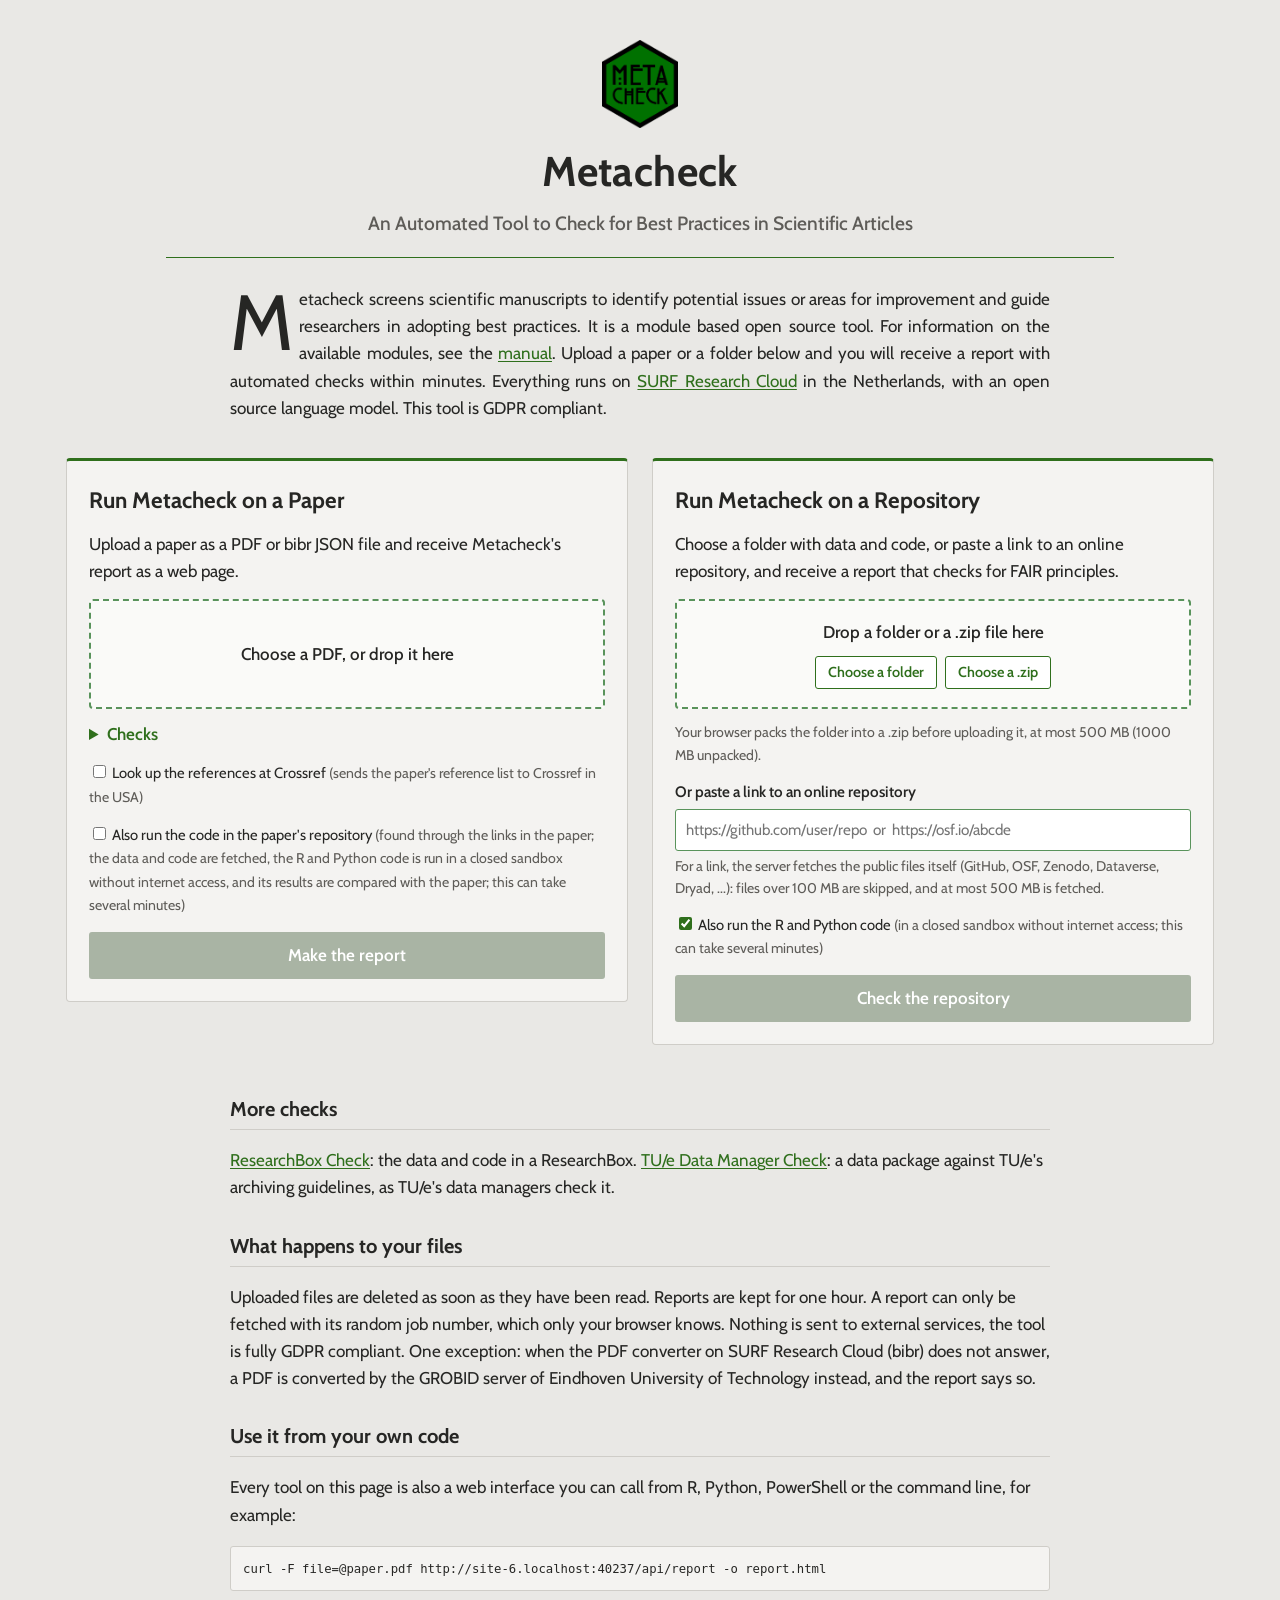
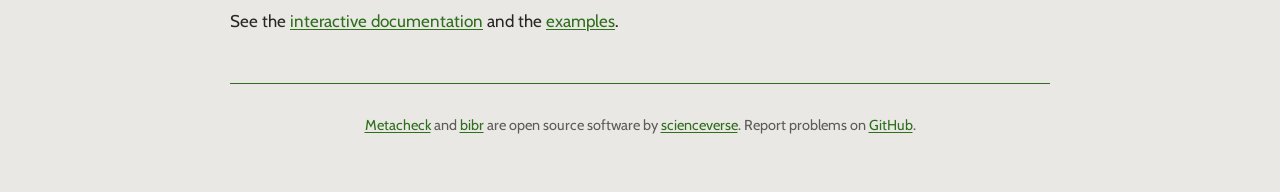
==== commit 71a99c3e: "Docker installation: metacheck's SURF server as the backup when TU/e's GROBID fails Only with METACH" ====
--- a/site/index.html
+++ b/site/index.html
@@ -18,7 +18,7 @@
 </header>
 
 <main>
-  <p class="intro">Metacheck screens scientific manuscripts to identify potential issues or areas for improvement and guide researchers in adopting best practices. It is a module based open source tool. For information on the available modules, see the <a href="https://www.scienceverse.org/metacheck_book/" target="_blank" rel="noopener">manual</a>. Upload a paper or a folder below and you will receive a report with automated checks within minutes. <span class="server-only">Everything runs on <a href="https://www.surf.nl/en/services/surf-research-cloud" target="_blank" rel="noopener">SURF Research Cloud</a> in the Netherlands, with an open source language model. This tool is GDPR compliant.</span><span class="local-only">Everything runs on your own computer, in the Metacheck Docker installation<span data-when="grobid-local">, also the conversion of PDFs (by GROBID)</span><span data-when="grobid-remote">, except the conversion of PDFs: a PDF is sent to the GDPR compliant GROBID server of Eindhoven University of Technology</span>.<span data-when="llm-ollama"> The power check uses the language model in <a href="https://ollama.com" target="_blank" rel="noopener">Ollama</a> on your computer.</span><span data-when="llm-mistral"> The power check sends the paragraphs about statistical power to Mistral (EU), with your own API key.</span></span></p>
+  <p class="intro">Metacheck screens scientific manuscripts to identify potential issues or areas for improvement and guide researchers in adopting best practices. It is a module based open source tool. For information on the available modules, see the <a href="https://www.scienceverse.org/metacheck_book/" target="_blank" rel="noopener">manual</a>. Upload a paper or a folder below and you will receive a report with automated checks within minutes. <span class="server-only">Everything runs on <a href="https://www.surf.nl/en/services/surf-research-cloud" target="_blank" rel="noopener">SURF Research Cloud</a> in the Netherlands, with an open source language model. This tool is GDPR compliant.</span><span class="local-only">Everything runs on your own computer, in the Metacheck Docker installation<span data-when="grobid-local">, also the conversion of PDFs (by GROBID)</span><span data-when="grobid-remote">, except the conversion of PDFs: a PDF is sent to the GDPR compliant GROBID server of Eindhoven University of Technology</span><span data-when="grobid-remote backup-surf">, or, when that server does not answer, to metacheck's server on SURF Research Cloud (the Netherlands)</span>.<span data-when="llm-ollama"> The power check uses the language model in <a href="https://ollama.com" target="_blank" rel="noopener">Ollama</a> on your computer.</span><span data-when="llm-mistral"> The power check sends the paragraphs about statistical power to Mistral (EU), with your own API key.</span></span></p>
 
   <!-- "two": two columns while the bibr convert tool (3, below) is switched
        off; remove the class when the tool is back. -->
@@ -89,7 +89,7 @@
 
     <h2>What happens to your files</h2>
     <p class="server-only">Uploaded files are deleted as soon as they have been read. Reports are kept for one hour. A report can only be fetched with its random job number, which only your browser knows. Nothing is sent to external services, the tool is fully GDPR compliant.<span id="grobid-exception"> One exception: when the PDF converter on SURF Research Cloud (bibr) does not answer, a PDF is converted by the GROBID server of Eindhoven University of Technology instead, and the report says so.</span></p>
-    <p class="local-only">Uploaded files go to the Docker container on your computer, are deleted as soon as they have been read, and the reports are kept in the container for one hour.<span data-when="grobid-remote"> A PDF is converted by the GDPR compliant GROBID server of Eindhoven University of Technology, so it is sent there.</span><span data-when="llm-mistral"> The power check sends the paragraphs about statistical power to Mistral (EU), with your own API key.</span> Checks that contact online services (Crossref, PubPeer, OSF, GitHub, ...) send only what they need to look up, such as DOIs, the reference list or repository links, and only when you choose those checks.</p>
+    <p class="local-only">Uploaded files go to the Docker container on your computer, are deleted as soon as they have been read, and the reports are kept in the container for one hour.<span data-when="grobid-remote"> A PDF is converted by the GDPR compliant GROBID server of Eindhoven University of Technology</span><span data-when="grobid-remote backup-surf">, or, when that server does not answer, by metacheck's server on SURF Research Cloud, which deletes it after the conversion</span><span data-when="grobid-remote">, so it is sent there.</span><span data-when="llm-mistral"> The power check sends the paragraphs about statistical power to Mistral (EU), with your own API key.</span> Checks that contact online services (Crossref, PubPeer, OSF, GitHub, ...) send only what they need to look up, such as DOIs, the reference list or repository links, and only when you choose those checks.</p>
 
     <h2>Use it from your own code</h2>
     <p>Every tool on this page is also a web interface you can call from R, Python, PowerShell or the command line, for example:</p>
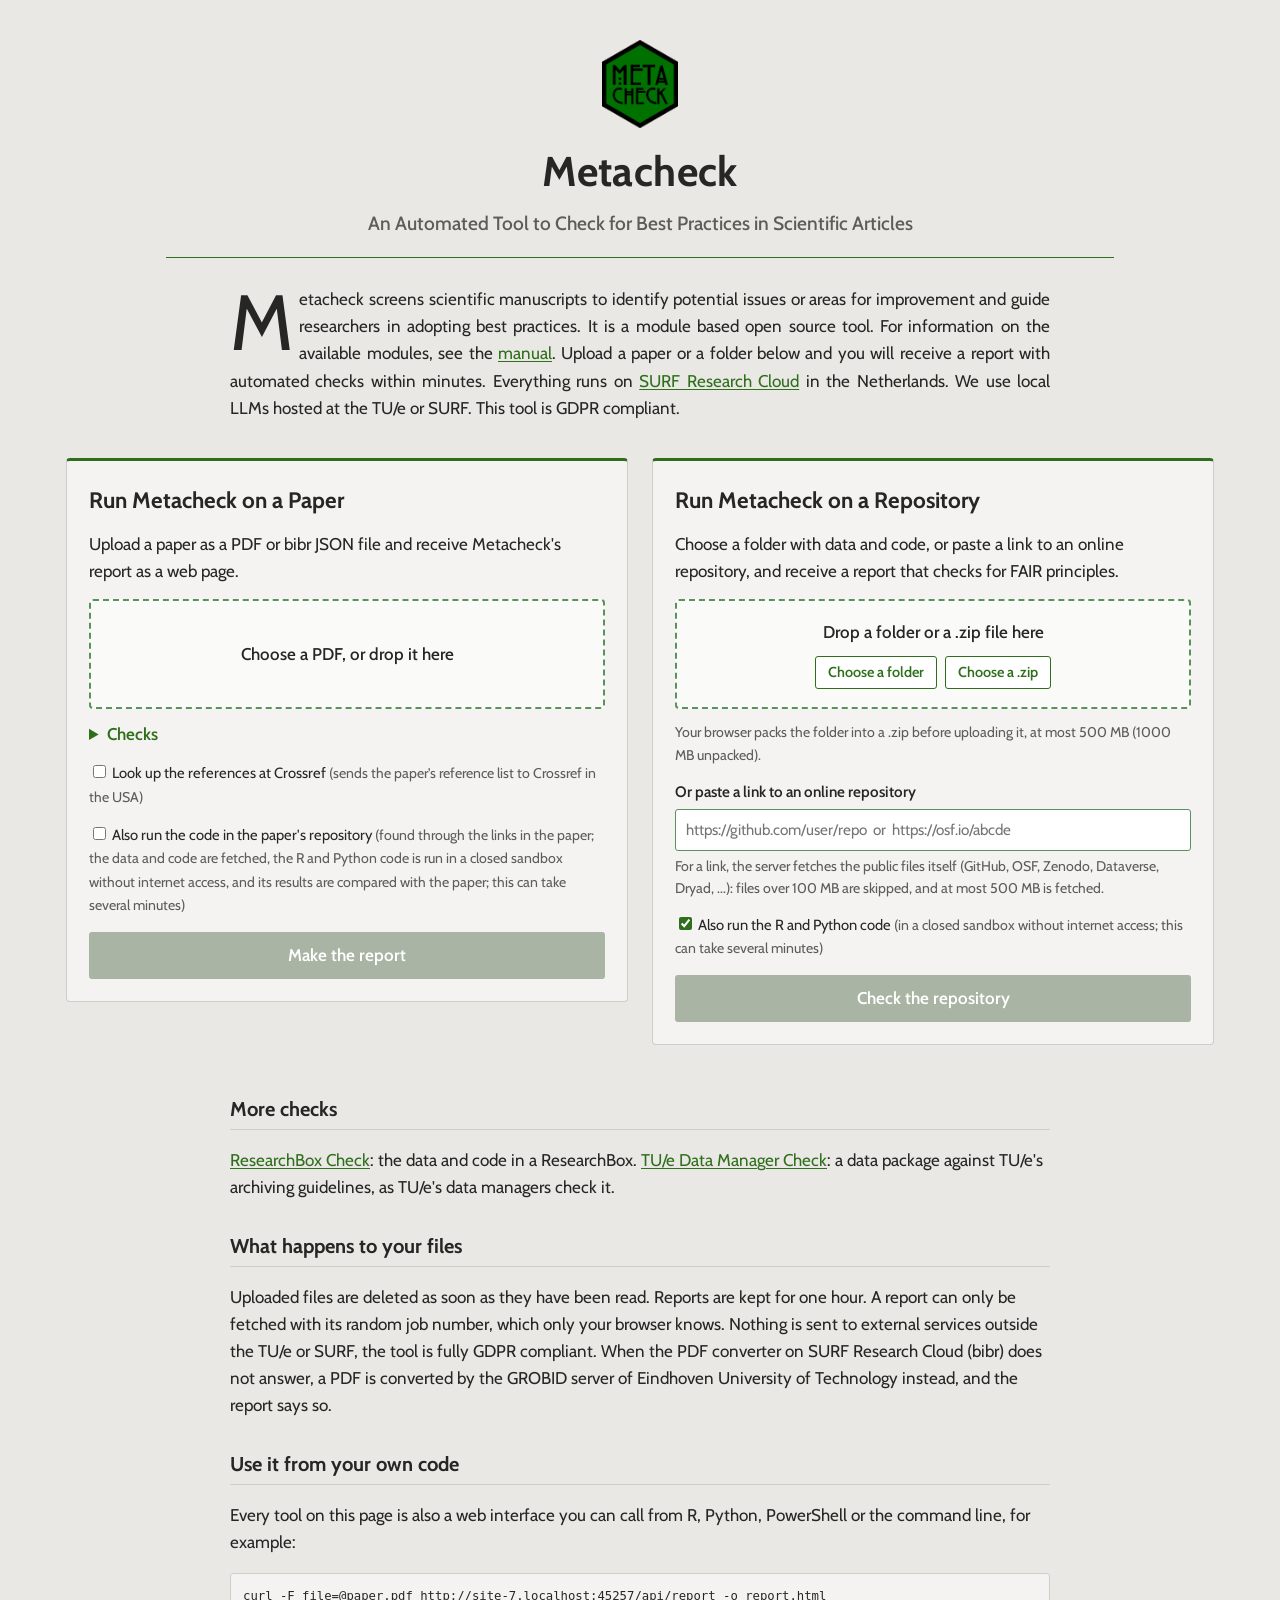
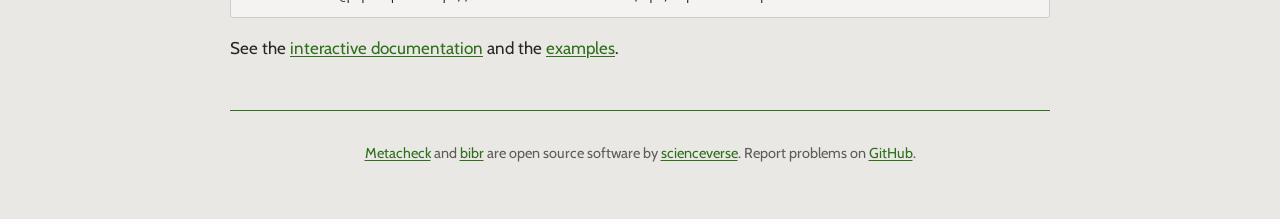
==== commit baa0c582: "Power check tries TU/e's SPIKE models first, with this server's model as fallback - app/llm_first.R:" ====
--- a/site/index.html
+++ b/site/index.html
@@ -18,7 +18,7 @@
 </header>
 
 <main>
-  <p class="intro">Metacheck screens scientific manuscripts to identify potential issues or areas for improvement and guide researchers in adopting best practices. It is a module based open source tool. For information on the available modules, see the <a href="https://www.scienceverse.org/metacheck_book/" target="_blank" rel="noopener">manual</a>. Upload a paper or a folder below and you will receive a report with automated checks within minutes. <span class="server-only">Everything runs on <a href="https://www.surf.nl/en/services/surf-research-cloud" target="_blank" rel="noopener">SURF Research Cloud</a> in the Netherlands, with an open source language model. This tool is GDPR compliant.</span><span class="local-only">Everything runs on your own computer, in the Metacheck Docker installation<span data-when="grobid-local">, also the conversion of PDFs (by GROBID)</span><span data-when="grobid-remote">, except the conversion of PDFs: a PDF is sent to the GDPR compliant GROBID server of Eindhoven University of Technology</span><span data-when="grobid-remote backup-surf">, or, when that server does not answer, to metacheck's server on SURF Research Cloud (the Netherlands)</span>.<span data-when="llm-ollama"> The power check uses the language model in <a href="https://ollama.com" target="_blank" rel="noopener">Ollama</a> on your computer.</span><span data-when="llm-mistral"> The power check sends the paragraphs about statistical power to Mistral (EU), with your own API key.</span></span></p>
+  <p class="intro">Metacheck screens scientific manuscripts to identify potential issues or areas for improvement and guide researchers in adopting best practices. It is a module based open source tool. For information on the available modules, see the <a href="https://www.scienceverse.org/metacheck_book/" target="_blank" rel="noopener">manual</a>. Upload a paper or a folder below and you will receive a report with automated checks within minutes. <span class="server-only">Everything runs on <a href="https://www.surf.nl/en/services/surf-research-cloud" target="_blank" rel="noopener">SURF Research Cloud</a> in the Netherlands. We use local LLMs hosted at the TU/e or SURF. This tool is GDPR compliant.</span><span class="local-only">Everything runs on your own computer, in the Metacheck Docker installation<span data-when="grobid-local">, also the conversion of PDFs (by GROBID)</span><span data-when="grobid-remote">, except the conversion of PDFs: a PDF is sent to the GDPR compliant GROBID server of Eindhoven University of Technology</span><span data-when="grobid-remote backup-surf">, or, when that server does not answer, to metacheck's server on SURF Research Cloud (the Netherlands)</span>.<span data-when="llm-ollama"> The power check uses the language model in <a href="https://ollama.com" target="_blank" rel="noopener">Ollama</a> on your computer.</span><span data-when="llm-mistral"> The power check sends the paragraphs about statistical power to Mistral (EU), with your own API key.</span></span></p>
 
   <!-- "two": two columns while the bibr convert tool (3, below) is switched
        off; remove the class when the tool is back. -->
@@ -88,7 +88,7 @@
     <p><a href="/researchbox/">ResearchBox Check</a>: the data and code in a ResearchBox. <a href="/datamanager/">TU/e Data Manager Check</a>: a data package against TU/e's archiving guidelines, as TU/e's data managers check it.<span class="local-only"> <a href="/metacheck/">Metacheck app</a>: the paper report app, with the optional LLM power check.</span></p>
 
     <h2>What happens to your files</h2>
-    <p class="server-only">Uploaded files are deleted as soon as they have been read. Reports are kept for one hour. A report can only be fetched with its random job number, which only your browser knows. Nothing is sent to external services, the tool is fully GDPR compliant.<span id="grobid-exception"> One exception: when the PDF converter on SURF Research Cloud (bibr) does not answer, a PDF is converted by the GROBID server of Eindhoven University of Technology instead, and the report says so.</span></p>
+    <p class="server-only">Uploaded files are deleted as soon as they have been read. Reports are kept for one hour. A report can only be fetched with its random job number, which only your browser knows. Nothing is sent to external services outside the TU/e or SURF, the tool is fully GDPR compliant.<span id="grobid-exception"> When the PDF converter on SURF Research Cloud (bibr) does not answer, a PDF is converted by the GROBID server of Eindhoven University of Technology instead, and the report says so.</span></p>
     <p class="local-only">Uploaded files go to the Docker container on your computer, are deleted as soon as they have been read, and the reports are kept in the container for one hour.<span data-when="grobid-remote"> A PDF is converted by the GDPR compliant GROBID server of Eindhoven University of Technology</span><span data-when="grobid-remote backup-surf">, or, when that server does not answer, by metacheck's server on SURF Research Cloud, which deletes it after the conversion</span><span data-when="grobid-remote">, so it is sent there.</span><span data-when="llm-mistral"> The power check sends the paragraphs about statistical power to Mistral (EU), with your own API key.</span> Checks that contact online services (Crossref, PubPeer, OSF, GitHub, ...) send only what they need to look up, such as DOIs, the reference list or repository links, and only when you choose those checks.</p>
 
     <h2>Use it from your own code</h2>
